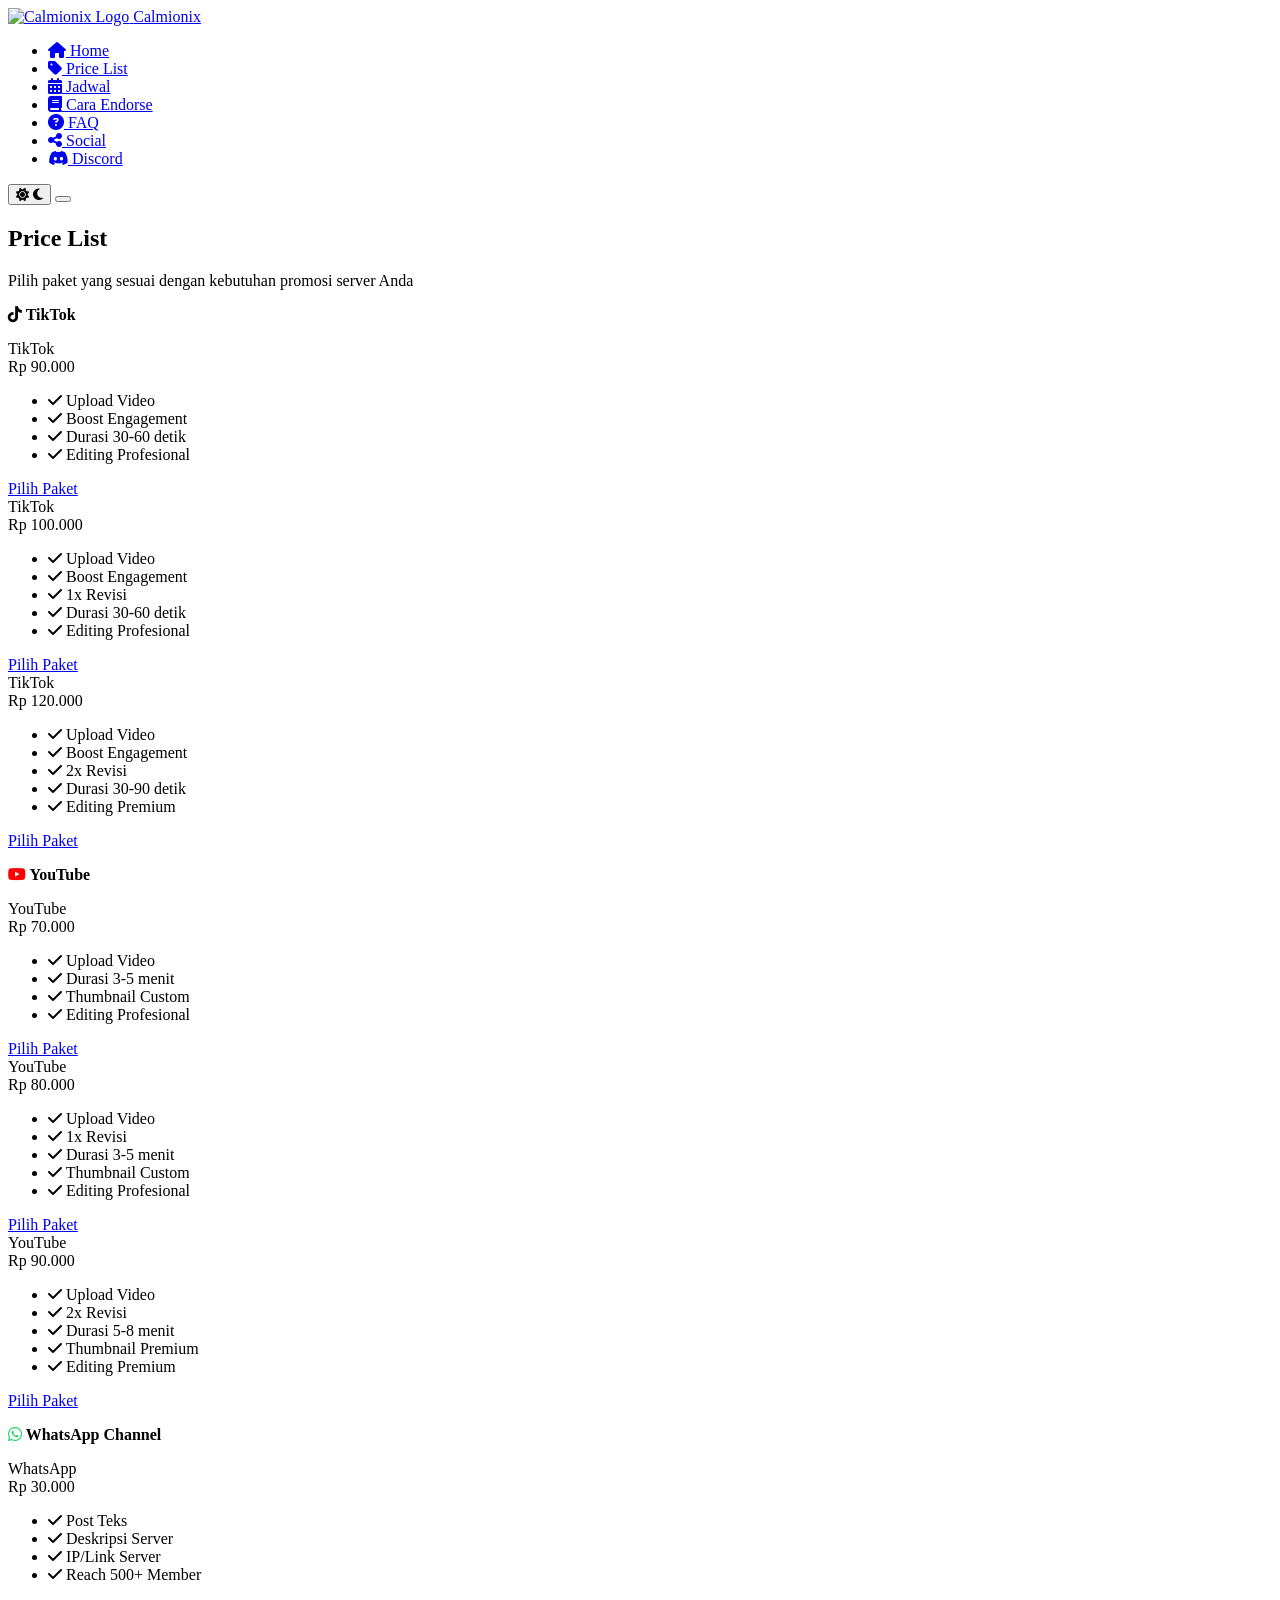
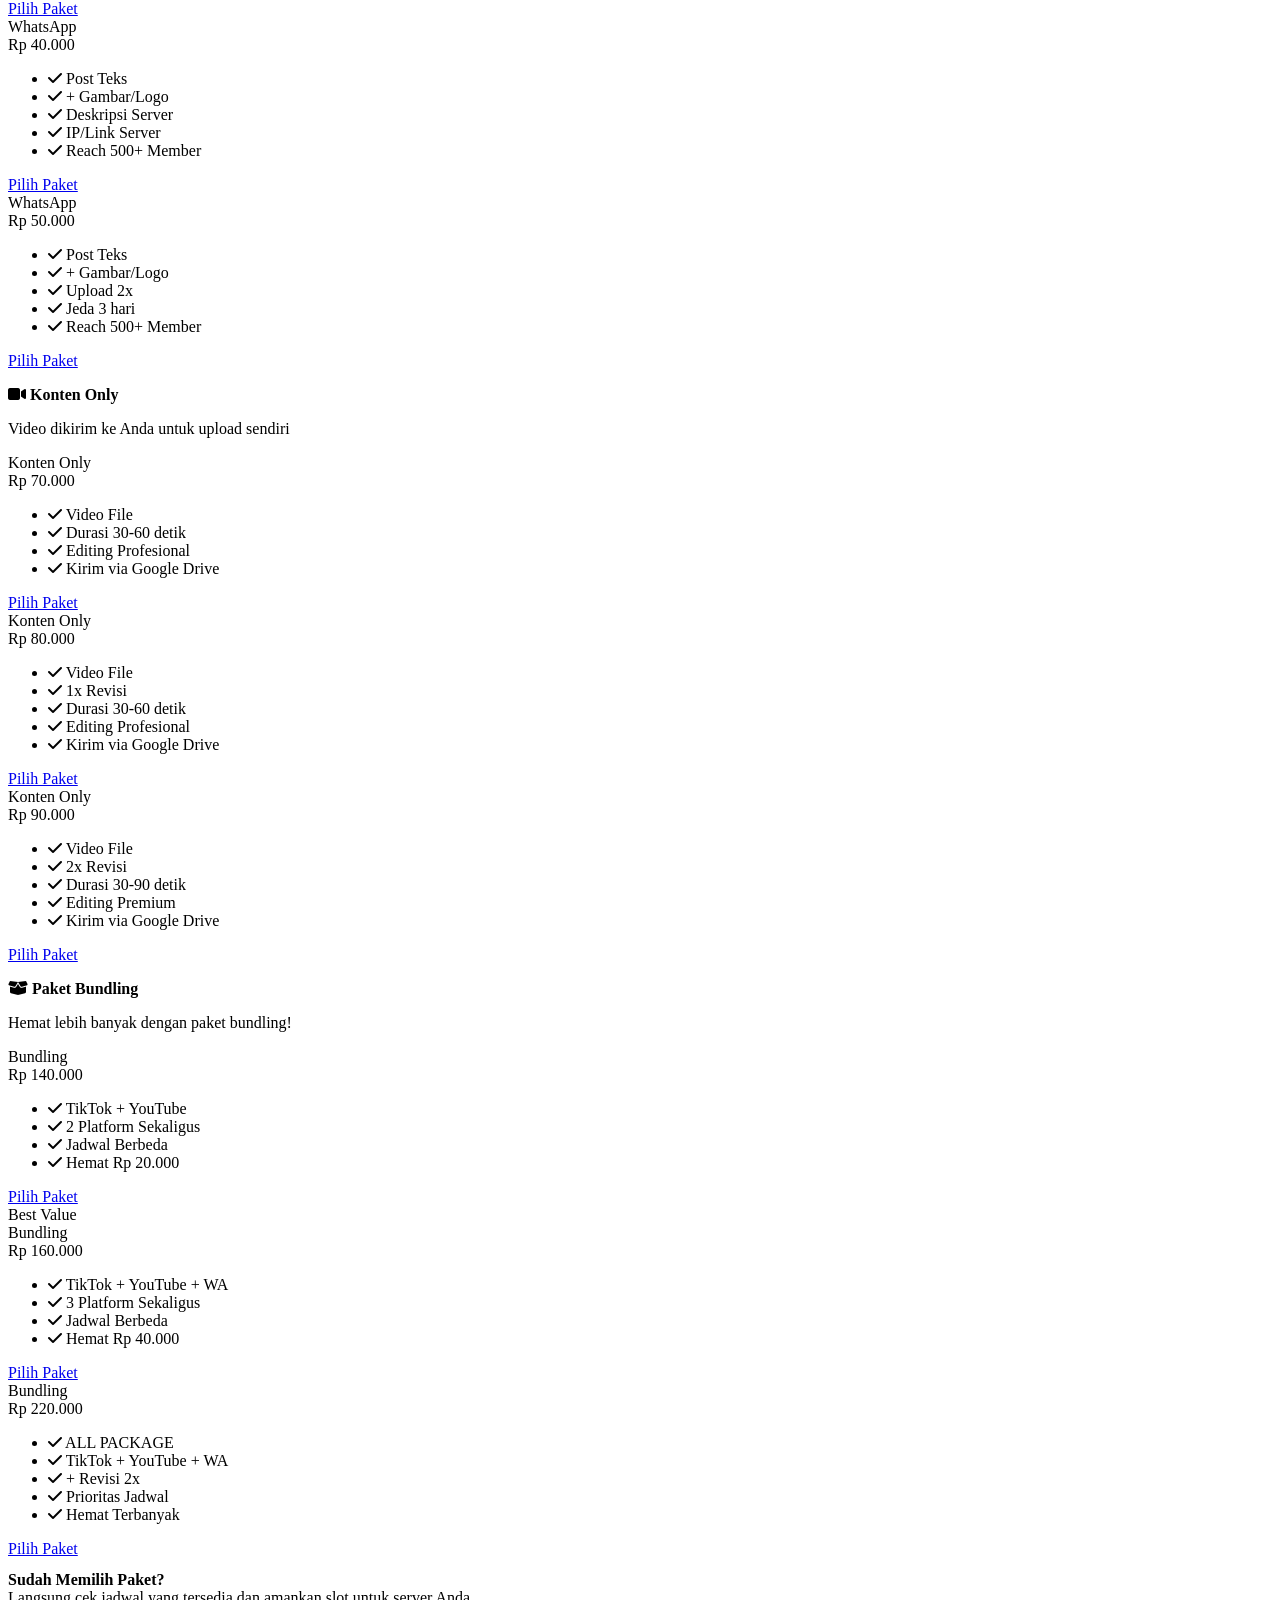
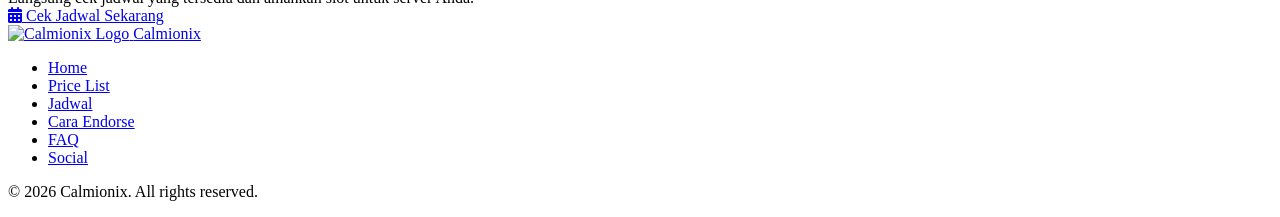
==== price.html @ 4e74ccad "Add files via upload" ====
<!DOCTYPE html>
<html lang="id" data-theme="dark">
<head>
  <meta charset="UTF-8">
  <meta name="viewport" content="width=device-width, initial-scale=1.0">
  <title>Price List - Calmionix</title>
  <meta name="description" content="Daftar harga jasa endorse dan review server Minecraft. Pilih paket yang sesuai dengan kebutuhan Anda.">
  
  <!-- Fonts -->
  <link rel="preconnect" href="https://fonts.googleapis.com">
  <link rel="preconnect" href="https://fonts.gstatic.com" crossorigin>
  <link href="https://fonts.googleapis.com/css2?family=Inter:wght@400;500;600;700&family=Poppins:wght@500;600;700&display=swap" rel="stylesheet">
  
  <!-- Icons -->
  <link rel="stylesheet" href="https://cdnjs.cloudflare.com/ajax/libs/font-awesome/6.5.1/css/all.min.css">
  
  <!-- Styles -->
  <link rel="stylesheet" href="assets/css/main.css">
  
  <!-- Favicon -->
  <link rel="icon" type="image/png" href="assets/images/logo.png">
</head>
<body>
  <!-- Navbar -->
  <nav class="navbar">
    <div class="container">
      <a href="index.html" class="navbar-brand">
        <img src="assets/images/logo.png" alt="Calmionix Logo">
        <span>Calmionix</span>
      </a>
      
      <ul class="navbar-nav">
        <li><a href="index.html" class="nav-link"><i class="fas fa-home"></i> Home</a></li>
        <li><a href="price.html" class="nav-link active"><i class="fas fa-tag"></i> Price List</a></li>
        <li><a href="schedule.html" class="nav-link"><i class="fas fa-calendar-alt"></i> Jadwal</a></li>
        <li><a href="cara-endorse.html" class="nav-link"><i class="fas fa-book"></i> Cara Endorse</a></li>
        <li><a href="faq.html" class="nav-link"><i class="fas fa-question-circle"></i> FAQ</a></li>
        <li><a href="social.html" class="nav-link"><i class="fas fa-share-alt"></i> Social</a></li>
        <li><a href="https://discord.gg/qfdBAW29sT" class="nav-link" target="_blank"><i class="fab fa-discord"></i> Discord</a></li>
      </ul>
      
      <div class="navbar-actions">
        <button class="theme-toggle" aria-label="Toggle theme">
          <i class="fas fa-sun sun-icon"></i>
          <i class="fas fa-moon moon-icon"></i>
        </button>
        <button class="menu-toggle" aria-label="Toggle menu">
          <span></span>
          <span></span>
          <span></span>
        </button>
      </div>
    </div>
  </nav>

  <!-- Header Section -->
  <section class="section" style="padding-top: calc(var(--navbar-height) + var(--space-3xl));">
    <div class="container">
      <div class="section-title reveal">
        <h2>Price List</h2>
        <p>Pilih paket yang sesuai dengan kebutuhan promosi server Anda</p>
      </div>
    </div>
  </section>

  <!-- TikTok Section -->
  <section class="section-sm">
    <div class="container">
      <h3 class="text-center mb-4 reveal" style="font-size: var(--text-2xl);">
        <i class="fab fa-tiktok" style="color: var(--text-primary);"></i> TikTok
      </h3>
      
      <div class="grid grid-3">
        <div class="price-card reveal stagger-1">
          <div class="platform">TikTok</div>
          <div class="price">Rp 90.000</div>
          <ul class="features">
            <li><i class="fas fa-check"></i> Upload Video</li>
            <li><i class="fas fa-check"></i> Boost Engagement</li>
            <li><i class="fas fa-check"></i> Durasi 30-60 detik</li>
            <li><i class="fas fa-check"></i> Editing Profesional</li>
          </ul>
          <a href="schedule.html" class="btn btn-primary" style="width: 100%;">
            Pilih Paket
          </a>
        </div>
        
        <div class="price-card reveal stagger-2">
          <div class="platform">TikTok</div>
          <div class="price">Rp 100.000</div>
          <ul class="features">
            <li><i class="fas fa-check"></i> Upload Video</li>
            <li><i class="fas fa-check"></i> Boost Engagement</li>
            <li><i class="fas fa-check"></i> 1x Revisi</li>
            <li><i class="fas fa-check"></i> Durasi 30-60 detik</li>
            <li><i class="fas fa-check"></i> Editing Profesional</li>
          </ul>
          <a href="schedule.html" class="btn btn-primary" style="width: 100%;">
            Pilih Paket
          </a>
        </div>
        
        <div class="price-card reveal stagger-3">
          <div class="platform">TikTok</div>
          <div class="price">Rp 120.000</div>
          <ul class="features">
            <li><i class="fas fa-check"></i> Upload Video</li>
            <li><i class="fas fa-check"></i> Boost Engagement</li>
            <li><i class="fas fa-check"></i> 2x Revisi</li>
            <li><i class="fas fa-check"></i> Durasi 30-90 detik</li>
            <li><i class="fas fa-check"></i> Editing Premium</li>
          </ul>
          <a href="schedule.html" class="btn btn-primary" style="width: 100%;">
            Pilih Paket
          </a>
        </div>
      </div>
    </div>
  </section>

  <!-- YouTube Section -->
  <section class="section-sm bg-gradient">
    <div class="container">
      <h3 class="text-center mb-4 reveal" style="font-size: var(--text-2xl);">
        <i class="fab fa-youtube" style="color: #ff0000;"></i> YouTube
      </h3>
      
      <div class="grid grid-3">
        <div class="price-card reveal stagger-1">
          <div class="platform">YouTube</div>
          <div class="price">Rp 70.000</div>
          <ul class="features">
            <li><i class="fas fa-check"></i> Upload Video</li>
            <li><i class="fas fa-check"></i> Durasi 3-5 menit</li>
            <li><i class="fas fa-check"></i> Thumbnail Custom</li>
            <li><i class="fas fa-check"></i> Editing Profesional</li>
          </ul>
          <a href="schedule.html" class="btn btn-primary" style="width: 100%;">
            Pilih Paket
          </a>
        </div>
        
        <div class="price-card reveal stagger-2">
          <div class="platform">YouTube</div>
          <div class="price">Rp 80.000</div>
          <ul class="features">
            <li><i class="fas fa-check"></i> Upload Video</li>
            <li><i class="fas fa-check"></i> 1x Revisi</li>
            <li><i class="fas fa-check"></i> Durasi 3-5 menit</li>
            <li><i class="fas fa-check"></i> Thumbnail Custom</li>
            <li><i class="fas fa-check"></i> Editing Profesional</li>
          </ul>
          <a href="schedule.html" class="btn btn-primary" style="width: 100%;">
            Pilih Paket
          </a>
        </div>
        
        <div class="price-card reveal stagger-3">
          <div class="platform">YouTube</div>
          <div class="price">Rp 90.000</div>
          <ul class="features">
            <li><i class="fas fa-check"></i> Upload Video</li>
            <li><i class="fas fa-check"></i> 2x Revisi</li>
            <li><i class="fas fa-check"></i> Durasi 5-8 menit</li>
            <li><i class="fas fa-check"></i> Thumbnail Premium</li>
            <li><i class="fas fa-check"></i> Editing Premium</li>
          </ul>
          <a href="schedule.html" class="btn btn-primary" style="width: 100%;">
            Pilih Paket
          </a>
        </div>
      </div>
    </div>
  </section>

  <!-- WhatsApp Channel Section -->
  <section class="section-sm">
    <div class="container">
      <h3 class="text-center mb-4 reveal" style="font-size: var(--text-2xl);">
        <i class="fab fa-whatsapp" style="color: #25d366;"></i> WhatsApp Channel
      </h3>
      
      <div class="grid grid-3">
        <div class="price-card reveal stagger-1">
          <div class="platform">WhatsApp</div>
          <div class="price">Rp 30.000</div>
          <ul class="features">
            <li><i class="fas fa-check"></i> Post Teks</li>
            <li><i class="fas fa-check"></i> Deskripsi Server</li>
            <li><i class="fas fa-check"></i> IP/Link Server</li>
            <li><i class="fas fa-check"></i> Reach 500+ Member</li>
          </ul>
          <a href="schedule.html" class="btn btn-primary" style="width: 100%;">
            Pilih Paket
          </a>
        </div>
        
        <div class="price-card reveal stagger-2">
          <div class="platform">WhatsApp</div>
          <div class="price">Rp 40.000</div>
          <ul class="features">
            <li><i class="fas fa-check"></i> Post Teks</li>
            <li><i class="fas fa-check"></i> + Gambar/Logo</li>
            <li><i class="fas fa-check"></i> Deskripsi Server</li>
            <li><i class="fas fa-check"></i> IP/Link Server</li>
            <li><i class="fas fa-check"></i> Reach 500+ Member</li>
          </ul>
          <a href="schedule.html" class="btn btn-primary" style="width: 100%;">
            Pilih Paket
          </a>
        </div>
        
        <div class="price-card reveal stagger-3">
          <div class="platform">WhatsApp</div>
          <div class="price">Rp 50.000</div>
          <ul class="features">
            <li><i class="fas fa-check"></i> Post Teks</li>
            <li><i class="fas fa-check"></i> + Gambar/Logo</li>
            <li><i class="fas fa-check"></i> Upload 2x</li>
            <li><i class="fas fa-check"></i> Jeda 3 hari</li>
            <li><i class="fas fa-check"></i> Reach 500+ Member</li>
          </ul>
          <a href="schedule.html" class="btn btn-primary" style="width: 100%;">
            Pilih Paket
          </a>
        </div>
      </div>
    </div>
  </section>

  <!-- Konten Only Section -->
  <section class="section-sm bg-gradient">
    <div class="container">
      <h3 class="text-center mb-4 reveal" style="font-size: var(--text-2xl);">
        <i class="fas fa-video" style="color: var(--accent-primary);"></i> Konten Only
      </h3>
      <p class="text-center mb-4 reveal" style="color: var(--text-muted);">Video dikirim ke Anda untuk upload sendiri</p>
      
      <div class="grid grid-3">
        <div class="price-card reveal stagger-1">
          <div class="platform">Konten Only</div>
          <div class="price">Rp 70.000</div>
          <ul class="features">
            <li><i class="fas fa-check"></i> Video File</li>
            <li><i class="fas fa-check"></i> Durasi 30-60 detik</li>
            <li><i class="fas fa-check"></i> Editing Profesional</li>
            <li><i class="fas fa-check"></i> Kirim via Google Drive</li>
          </ul>
          <a href="schedule.html" class="btn btn-primary" style="width: 100%;">
            Pilih Paket
          </a>
        </div>
        
        <div class="price-card reveal stagger-2">
          <div class="platform">Konten Only</div>
          <div class="price">Rp 80.000</div>
          <ul class="features">
            <li><i class="fas fa-check"></i> Video File</li>
            <li><i class="fas fa-check"></i> 1x Revisi</li>
            <li><i class="fas fa-check"></i> Durasi 30-60 detik</li>
            <li><i class="fas fa-check"></i> Editing Profesional</li>
            <li><i class="fas fa-check"></i> Kirim via Google Drive</li>
          </ul>
          <a href="schedule.html" class="btn btn-primary" style="width: 100%;">
            Pilih Paket
          </a>
        </div>
        
        <div class="price-card reveal stagger-3">
          <div class="platform">Konten Only</div>
          <div class="price">Rp 90.000</div>
          <ul class="features">
            <li><i class="fas fa-check"></i> Video File</li>
            <li><i class="fas fa-check"></i> 2x Revisi</li>
            <li><i class="fas fa-check"></i> Durasi 30-90 detik</li>
            <li><i class="fas fa-check"></i> Editing Premium</li>
            <li><i class="fas fa-check"></i> Kirim via Google Drive</li>
          </ul>
          <a href="schedule.html" class="btn btn-primary" style="width: 100%;">
            Pilih Paket
          </a>
        </div>
      </div>
    </div>
  </section>

  <!-- Bundling Section -->
  <section class="section-sm">
    <div class="container">
      <h3 class="text-center mb-4 reveal" style="font-size: var(--text-2xl);">
        <i class="fas fa-box-open" style="color: var(--accent-primary);"></i> Paket Bundling
      </h3>
      <p class="text-center mb-4 reveal" style="color: var(--text-muted);">Hemat lebih banyak dengan paket bundling!</p>
      
      <div class="grid grid-3">
        <div class="price-card reveal stagger-1">
          <div class="platform">Bundling</div>
          <div class="price">Rp 140.000</div>
          <ul class="features">
            <li><i class="fas fa-check"></i> TikTok + YouTube</li>
            <li><i class="fas fa-check"></i> 2 Platform Sekaligus</li>
            <li><i class="fas fa-check"></i> Jadwal Berbeda</li>
            <li><i class="fas fa-check"></i> Hemat Rp 20.000</li>
          </ul>
          <a href="schedule.html" class="btn btn-primary" style="width: 100%;">
            Pilih Paket
          </a>
        </div>
        
        <div class="price-card featured reveal stagger-2">
          <div class="badge">Best Value</div>
          <div class="platform">Bundling</div>
          <div class="price">Rp 160.000</div>
          <ul class="features">
            <li><i class="fas fa-check"></i> TikTok + YouTube + WA</li>
            <li><i class="fas fa-check"></i> 3 Platform Sekaligus</li>
            <li><i class="fas fa-check"></i> Jadwal Berbeda</li>
            <li><i class="fas fa-check"></i> Hemat Rp 40.000</li>
          </ul>
          <a href="schedule.html" class="btn btn-primary" style="width: 100%;">
            Pilih Paket
          </a>
        </div>
        
        <div class="price-card reveal stagger-3">
          <div class="platform">Bundling</div>
          <div class="price">Rp 220.000</div>
          <ul class="features">
            <li><i class="fas fa-check"></i> ALL PACKAGE</li>
            <li><i class="fas fa-check"></i> TikTok + YouTube + WA</li>
            <li><i class="fas fa-check"></i> + Revisi 2x</li>
            <li><i class="fas fa-check"></i> Prioritas Jadwal</li>
            <li><i class="fas fa-check"></i> Hemat Terbanyak</li>
          </ul>
          <a href="schedule.html" class="btn btn-primary" style="width: 100%;">
            Pilih Paket
          </a>
        </div>
      </div>
    </div>
  </section>

  <!-- CTA Section -->
  <section class="section bg-gradient">
    <div class="container">
      <div class="text-center reveal">
        <h2 style="font-size: var(--text-3xl); margin-bottom: var(--space-lg);">
          Sudah Memilih Paket?
        </h2>
        <p style="font-size: var(--text-lg); max-width: 500px; margin: 0 auto var(--space-2xl);">
          Langsung cek jadwal yang tersedia dan amankan slot untuk server Anda.
        </p>
        <a href="schedule.html" class="btn btn-primary btn-lg">
          <i class="fas fa-calendar-alt"></i>
          Cek Jadwal Sekarang
        </a>
      </div>
    </div>
  </section>

  <!-- Footer -->
  <footer class="footer">
    <div class="container">
      <div class="footer-content">
        <a href="index.html" class="footer-brand">
          <img src="assets/images/logo.png" alt="Calmionix Logo" style="width: 32px; height: 32px;">
          <span>Calmionix</span>
        </a>
        
        <ul class="footer-links">
          <li><a href="index.html">Home</a></li>
          <li><a href="price.html">Price List</a></li>
          <li><a href="schedule.html">Jadwal</a></li>
          <li><a href="cara-endorse.html">Cara Endorse</a></li>
          <li><a href="faq.html">FAQ</a></li>
          <li><a href="social.html">Social</a></li>
        </ul>
      </div>
      
      <div class="footer-bottom">
        <p>&copy; 2026 Calmionix. All rights reserved.</p>
      </div>
    </div>
  </footer>

  <!-- Scripts -->
  <script src="assets/js/main.js"></script>
</body>
</html>
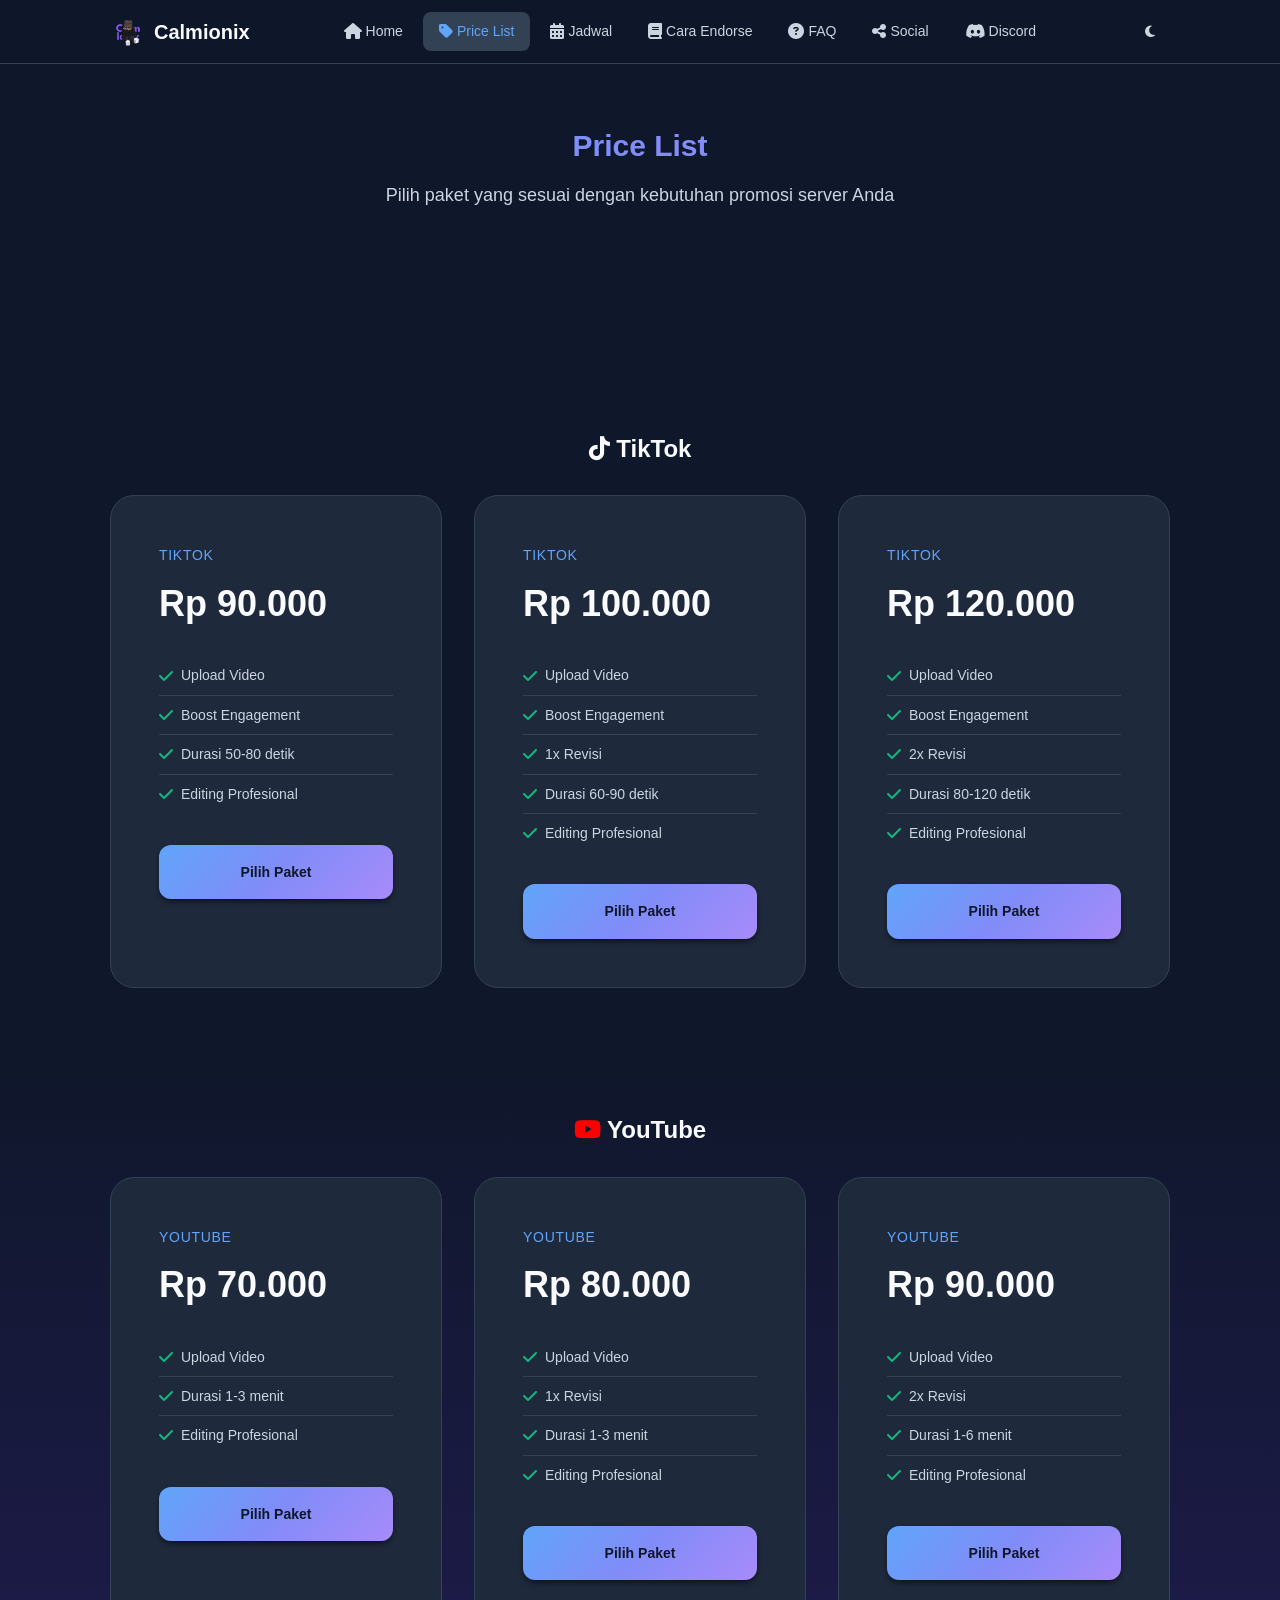
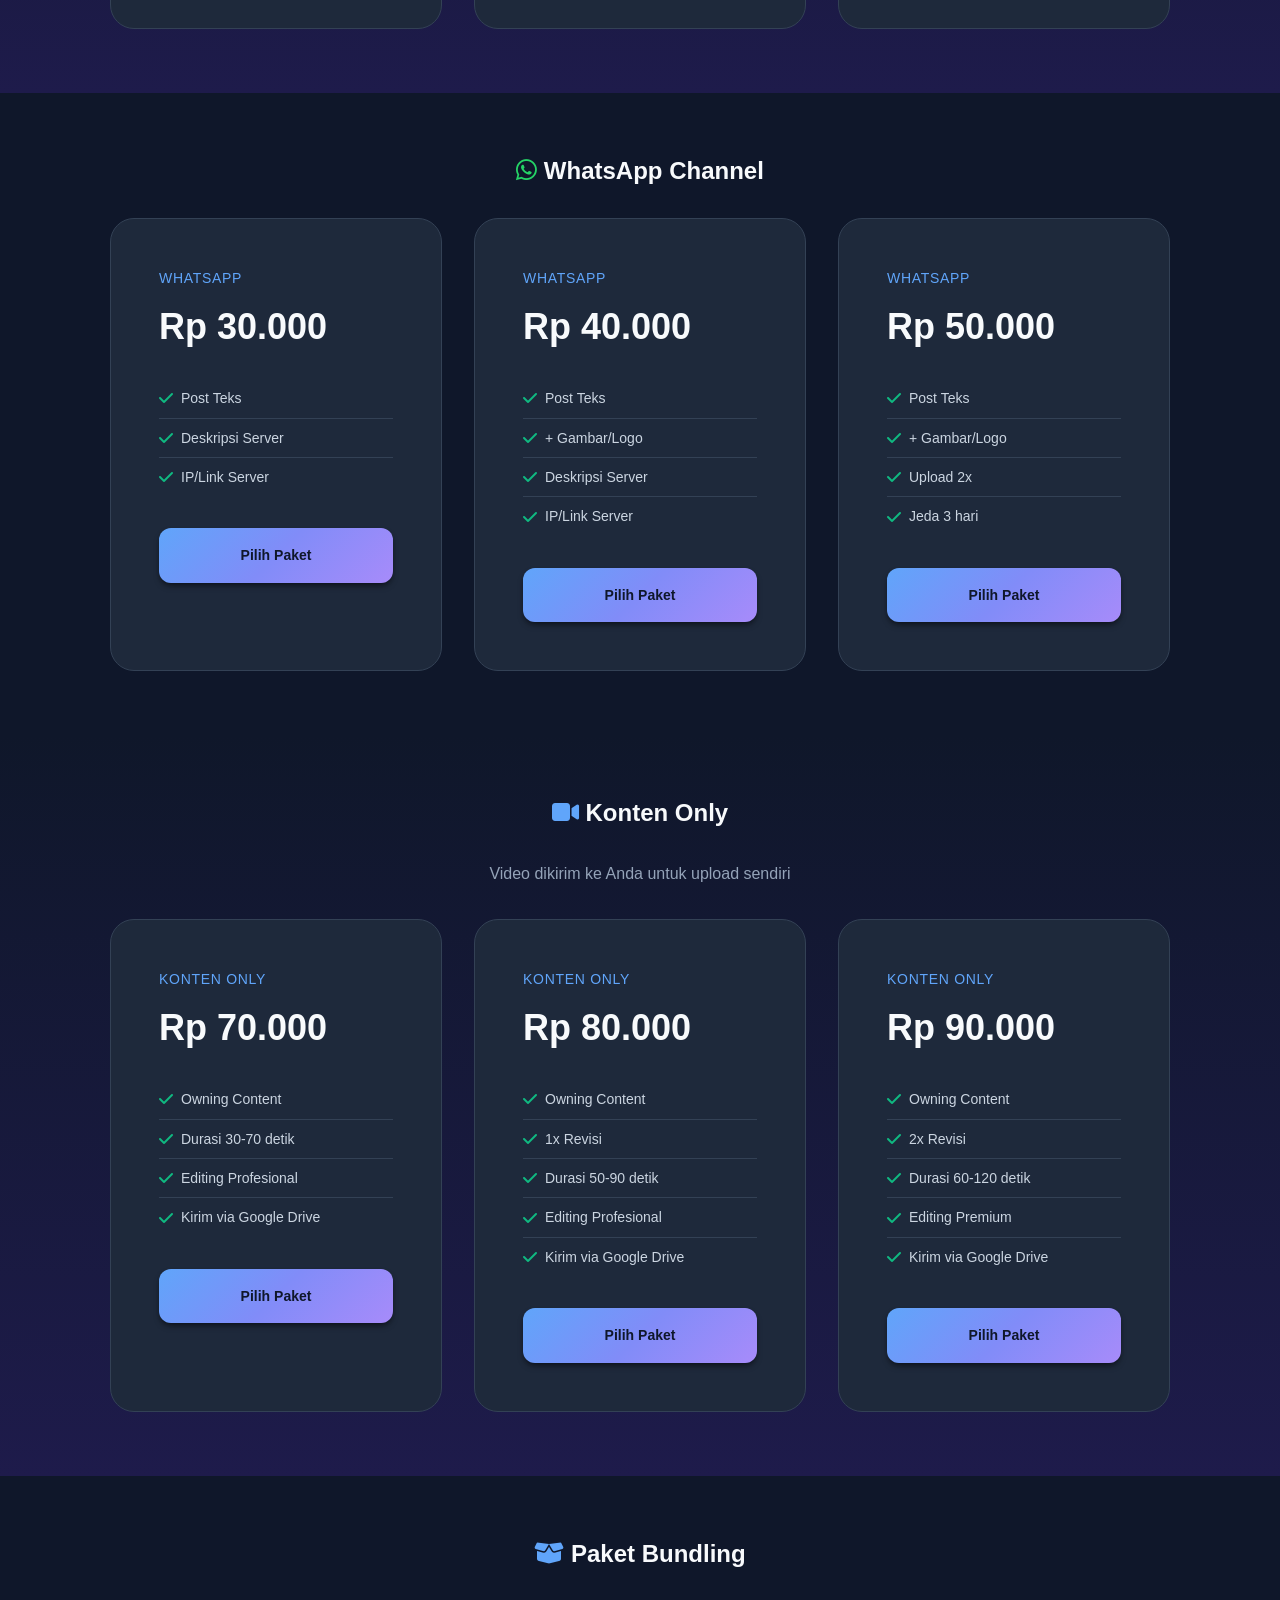
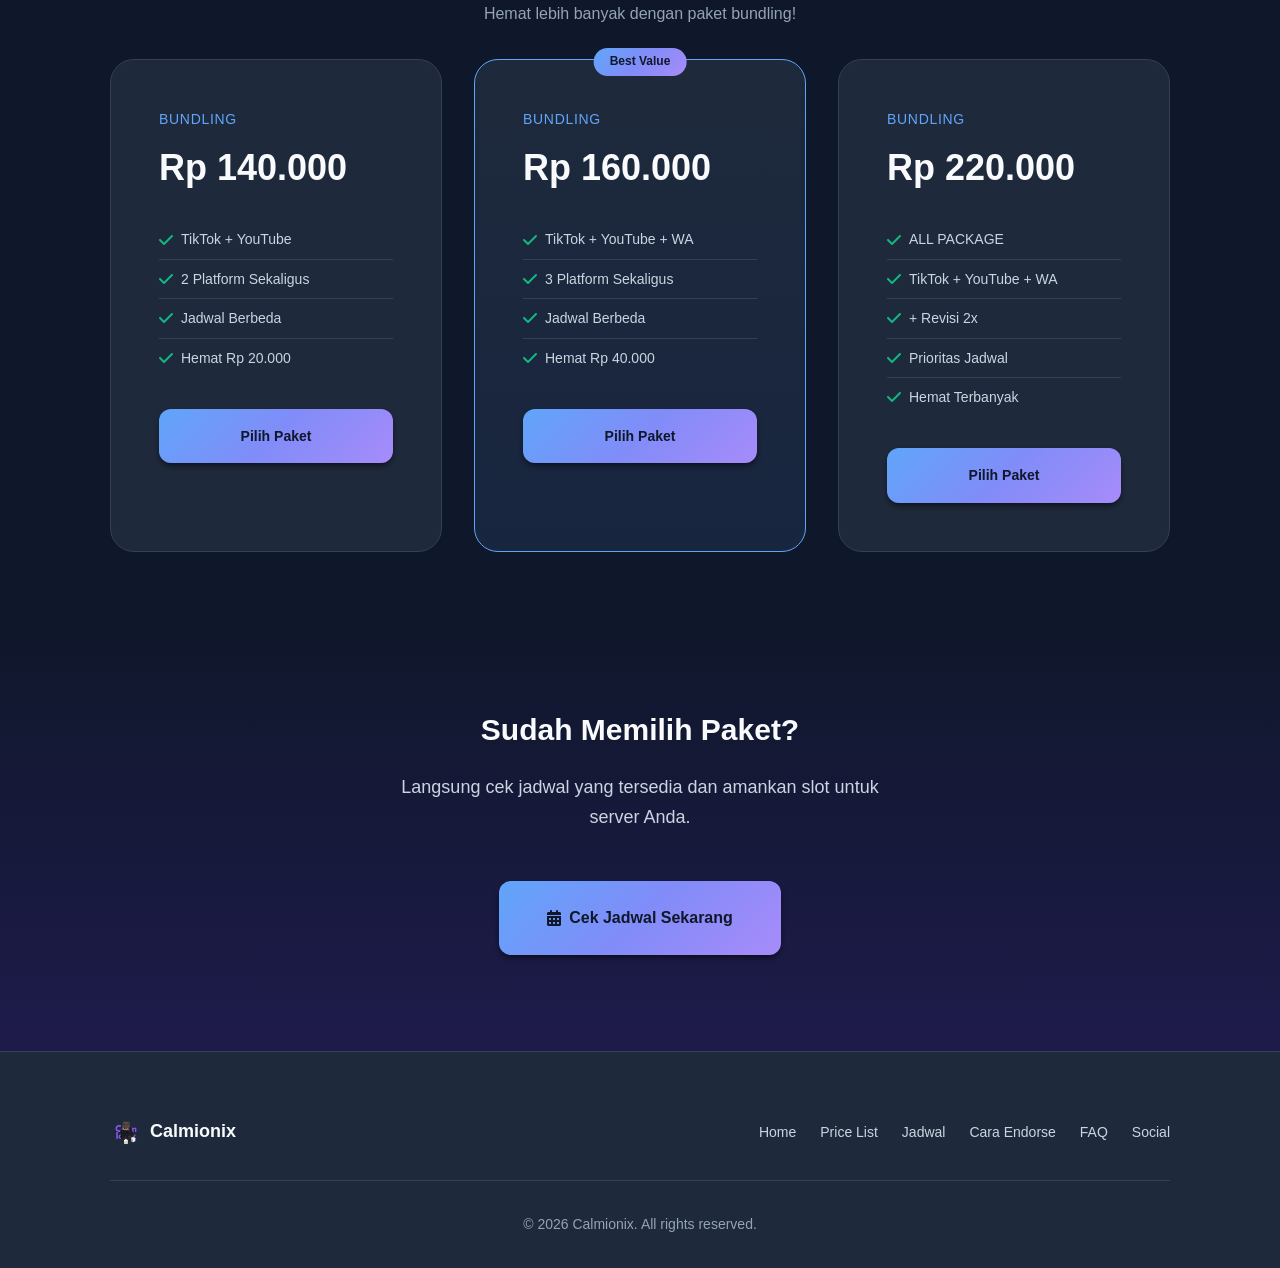
==== commit a363a0e7: "Update price.html" ====
--- a/price.html
+++ b/price.html
@@ -77,7 +77,7 @@
           <ul class="features">
             <li><i class="fas fa-check"></i> Upload Video</li>
             <li><i class="fas fa-check"></i> Boost Engagement</li>
-            <li><i class="fas fa-check"></i> Durasi 30-60 detik</li>
+            <li><i class="fas fa-check"></i> Durasi 50-80 detik</li>
             <li><i class="fas fa-check"></i> Editing Profesional</li>
           </ul>
           <a href="schedule.html" class="btn btn-primary" style="width: 100%;">
@@ -92,7 +92,7 @@
             <li><i class="fas fa-check"></i> Upload Video</li>
             <li><i class="fas fa-check"></i> Boost Engagement</li>
             <li><i class="fas fa-check"></i> 1x Revisi</li>
-            <li><i class="fas fa-check"></i> Durasi 30-60 detik</li>
+            <li><i class="fas fa-check"></i> Durasi 60-90 detik</li>
             <li><i class="fas fa-check"></i> Editing Profesional</li>
           </ul>
           <a href="schedule.html" class="btn btn-primary" style="width: 100%;">
@@ -107,8 +107,8 @@
             <li><i class="fas fa-check"></i> Upload Video</li>
             <li><i class="fas fa-check"></i> Boost Engagement</li>
             <li><i class="fas fa-check"></i> 2x Revisi</li>
-            <li><i class="fas fa-check"></i> Durasi 30-90 detik</li>
-            <li><i class="fas fa-check"></i> Editing Premium</li>
+            <li><i class="fas fa-check"></i> Durasi 80-120 detik</li>
+            <li><i class="fas fa-check"></i> Editing Profesional</li>
           </ul>
           <a href="schedule.html" class="btn btn-primary" style="width: 100%;">
             Pilih Paket
@@ -131,8 +131,7 @@
           <div class="price">Rp 70.000</div>
           <ul class="features">
             <li><i class="fas fa-check"></i> Upload Video</li>
-            <li><i class="fas fa-check"></i> Durasi 3-5 menit</li>
-            <li><i class="fas fa-check"></i> Thumbnail Custom</li>
+            <li><i class="fas fa-check"></i> Durasi 1-3 menit</li>
             <li><i class="fas fa-check"></i> Editing Profesional</li>
           </ul>
           <a href="schedule.html" class="btn btn-primary" style="width: 100%;">
@@ -146,8 +145,7 @@
           <ul class="features">
             <li><i class="fas fa-check"></i> Upload Video</li>
             <li><i class="fas fa-check"></i> 1x Revisi</li>
-            <li><i class="fas fa-check"></i> Durasi 3-5 menit</li>
-            <li><i class="fas fa-check"></i> Thumbnail Custom</li>
+            <li><i class="fas fa-check"></i> Durasi 1-3 menit</li>
             <li><i class="fas fa-check"></i> Editing Profesional</li>
           </ul>
           <a href="schedule.html" class="btn btn-primary" style="width: 100%;">
@@ -161,9 +159,8 @@
           <ul class="features">
             <li><i class="fas fa-check"></i> Upload Video</li>
             <li><i class="fas fa-check"></i> 2x Revisi</li>
-            <li><i class="fas fa-check"></i> Durasi 5-8 menit</li>
-            <li><i class="fas fa-check"></i> Thumbnail Premium</li>
-            <li><i class="fas fa-check"></i> Editing Premium</li>
+            <li><i class="fas fa-check"></i> Durasi 1-6 menit</li>
+            <li><i class="fas fa-check"></i> Editing Profesional</li>
           </ul>
           <a href="schedule.html" class="btn btn-primary" style="width: 100%;">
             Pilih Paket
@@ -188,7 +185,6 @@
             <li><i class="fas fa-check"></i> Post Teks</li>
             <li><i class="fas fa-check"></i> Deskripsi Server</li>
             <li><i class="fas fa-check"></i> IP/Link Server</li>
-            <li><i class="fas fa-check"></i> Reach 500+ Member</li>
           </ul>
           <a href="schedule.html" class="btn btn-primary" style="width: 100%;">
             Pilih Paket
@@ -203,7 +199,6 @@
             <li><i class="fas fa-check"></i> + Gambar/Logo</li>
             <li><i class="fas fa-check"></i> Deskripsi Server</li>
             <li><i class="fas fa-check"></i> IP/Link Server</li>
-            <li><i class="fas fa-check"></i> Reach 500+ Member</li>
           </ul>
           <a href="schedule.html" class="btn btn-primary" style="width: 100%;">
             Pilih Paket
@@ -218,7 +213,6 @@
             <li><i class="fas fa-check"></i> + Gambar/Logo</li>
             <li><i class="fas fa-check"></i> Upload 2x</li>
             <li><i class="fas fa-check"></i> Jeda 3 hari</li>
-            <li><i class="fas fa-check"></i> Reach 500+ Member</li>
           </ul>
           <a href="schedule.html" class="btn btn-primary" style="width: 100%;">
             Pilih Paket
@@ -241,8 +235,8 @@
           <div class="platform">Konten Only</div>
           <div class="price">Rp 70.000</div>
           <ul class="features">
-            <li><i class="fas fa-check"></i> Video File</li>
-            <li><i class="fas fa-check"></i> Durasi 30-60 detik</li>
+            <li><i class="fas fa-check"></i> Owning Content</li>
+            <li><i class="fas fa-check"></i> Durasi 30-70 detik</li>
             <li><i class="fas fa-check"></i> Editing Profesional</li>
             <li><i class="fas fa-check"></i> Kirim via Google Drive</li>
           </ul>
@@ -255,9 +249,9 @@
           <div class="platform">Konten Only</div>
           <div class="price">Rp 80.000</div>
           <ul class="features">
-            <li><i class="fas fa-check"></i> Video File</li>
+            <li><i class="fas fa-check"></i> Owning Content</li>
             <li><i class="fas fa-check"></i> 1x Revisi</li>
-            <li><i class="fas fa-check"></i> Durasi 30-60 detik</li>
+            <li><i class="fas fa-check"></i> Durasi 50-90 detik</li>
             <li><i class="fas fa-check"></i> Editing Profesional</li>
             <li><i class="fas fa-check"></i> Kirim via Google Drive</li>
           </ul>
@@ -270,9 +264,9 @@
           <div class="platform">Konten Only</div>
           <div class="price">Rp 90.000</div>
           <ul class="features">
-            <li><i class="fas fa-check"></i> Video File</li>
+            <li><i class="fas fa-check"></i> Owning Content</li>
             <li><i class="fas fa-check"></i> 2x Revisi</li>
-            <li><i class="fas fa-check"></i> Durasi 30-90 detik</li>
+            <li><i class="fas fa-check"></i> Durasi 60-120 detik</li>
             <li><i class="fas fa-check"></i> Editing Premium</li>
             <li><i class="fas fa-check"></i> Kirim via Google Drive</li>
           </ul>
--- a/assets/css/main.css
+++ b/assets/css/main.css
@@ -0,0 +1,1269 @@
+/* ========================================
+   CALMIONIX - Main Stylesheet
+   Modern Premium Agency Website
+   ======================================== */
+
+/* CSS Variables */
+:root {
+  /* Colors - Light Mode (Default) */
+  --bg-primary: #ffffff;
+  --bg-secondary: #f8fafc;
+  --bg-tertiary: #f1f5f9;
+  --bg-card: #ffffff;
+  --bg-gradient-start: #f0f9ff;
+  --bg-gradient-end: #e0f2fe;
+  
+  --text-primary: #0f172a;
+  --text-secondary: #475569;
+  --text-muted: #64748b;
+  --text-inverse: #ffffff;
+  
+  --accent-primary: #3b82f6;
+  --accent-secondary: #6366f1;
+  --accent-gradient: linear-gradient(135deg, #3b82f6 0%, #6366f1 100%);
+  
+  --border-color: #e2e8f0;
+  --shadow-sm: 0 1px 2px 0 rgb(0 0 0 / 0.05);
+  --shadow-md: 0 4px 6px -1px rgb(0 0 0 / 0.1), 0 2px 4px -2px rgb(0 0 0 / 0.1);
+  --shadow-lg: 0 10px 15px -3px rgb(0 0 0 / 0.1), 0 4px 6px -4px rgb(0 0 0 / 0.1);
+  --shadow-xl: 0 20px 25px -5px rgb(0 0 0 / 0.1), 0 8px 10px -6px rgb(0 0 0 / 0.1);
+  --shadow-glow: 0 0 40px -10px rgba(59, 130, 246, 0.3);
+  
+  /* Status Colors */
+  --success: #10b981;
+  --warning: #f59e0b;
+  --danger: #ef4444;
+  --info: #06b6d4;
+  
+  /* Spacing */
+  --space-xs: 0.25rem;
+  --space-sm: 0.5rem;
+  --space-md: 1rem;
+  --space-lg: 1.5rem;
+  --space-xl: 2rem;
+  --space-2xl: 3rem;
+  --space-3xl: 4rem;
+  --space-4xl: 6rem;
+  
+  /* Typography */
+  --font-sans: 'Inter', -apple-system, BlinkMacSystemFont, 'Segoe UI', Roboto, sans-serif;
+  --font-display: 'Poppins', var(--font-sans);
+  
+  --text-xs: 0.75rem;
+  --text-sm: 0.875rem;
+  --text-base: 1rem;
+  --text-lg: 1.125rem;
+  --text-xl: 1.25rem;
+  --text-2xl: 1.5rem;
+  --text-3xl: 1.875rem;
+  --text-4xl: 2.25rem;
+  --text-5xl: 3rem;
+  --text-6xl: 3.75rem;
+  
+  --font-normal: 400;
+  --font-medium: 500;
+  --font-semibold: 600;
+  --font-bold: 700;
+  
+  /* Border Radius */
+  --radius-sm: 0.375rem;
+  --radius-md: 0.5rem;
+  --radius-lg: 0.75rem;
+  --radius-xl: 1rem;
+  --radius-2xl: 1.5rem;
+  --radius-full: 9999px;
+  
+  /* Transitions */
+  --transition-fast: 150ms ease;
+  --transition-base: 250ms ease;
+  --transition-slow: 350ms ease;
+  
+  /* Navbar */
+  --navbar-height: 64px;
+}
+
+/* Dark Mode */
+[data-theme="dark"] {
+  --bg-primary: #0f172a;
+  --bg-secondary: #1e293b;
+  --bg-tertiary: #334155;
+  --bg-card: #1e293b;
+  --bg-gradient-start: #0f172a;
+  --bg-gradient-end: #1e1b4b;
+  
+  --text-primary: #f8fafc;
+  --text-secondary: #cbd5e1;
+  --text-muted: #94a3b8;
+  --text-inverse: #0f172a;
+  
+  --accent-primary: #60a5fa;
+  --accent-secondary: #818cf8;
+  --accent-gradient: linear-gradient(135deg, #60a5fa 0%, #818cf8 50%, #a78bfa 100%);
+  
+  --border-color: #334155;
+  --shadow-sm: 0 1px 2px 0 rgb(0 0 0 / 0.3);
+  --shadow-md: 0 4px 6px -1px rgb(0 0 0 / 0.4), 0 2px 4px -2px rgb(0 0 0 / 0.4);
+  --shadow-lg: 0 10px 15px -3px rgb(0 0 0 / 0.4), 0 4px 6px -4px rgb(0 0 0 / 0.4);
+  --shadow-xl: 0 20px 25px -5px rgb(0 0 0 / 0.5), 0 8px 10px -6px rgb(0 0 0 / 0.5);
+  --shadow-glow: 0 0 60px -15px rgba(96, 165, 250, 0.4);
+}
+
+/* Reset & Base */
+*, *::before, *::after {
+  box-sizing: border-box;
+  margin: 0;
+  padding: 0;
+}
+
+html {
+  scroll-behavior: smooth;
+  -webkit-font-smoothing: antialiased;
+  -moz-osx-font-smoothing: grayscale;
+}
+
+body {
+  font-family: var(--font-sans);
+  font-size: var(--text-base);
+  font-weight: var(--font-normal);
+  line-height: 1.6;
+  color: var(--text-primary);
+  background: var(--bg-primary);
+  min-height: 100vh;
+  transition: background-color var(--transition-base), color var(--transition-base);
+}
+
+/* Typography */
+h1, h2, h3, h4, h5, h6 {
+  font-family: var(--font-display);
+  font-weight: var(--font-semibold);
+  line-height: 1.2;
+  color: var(--text-primary);
+}
+
+h1 { font-size: var(--text-5xl); }
+h2 { font-size: var(--text-3xl); }
+h3 { font-size: var(--text-2xl); }
+h4 { font-size: var(--text-xl); }
+h5 { font-size: var(--text-lg); }
+h6 { font-size: var(--text-base); }
+
+p {
+  color: var(--text-secondary);
+  line-height: 1.7;
+}
+
+a {
+  color: var(--accent-primary);
+  text-decoration: none;
+  transition: color var(--transition-fast);
+}
+
+a:hover {
+  color: var(--accent-secondary);
+}
+
+img {
+  max-width: 100%;
+  height: auto;
+  display: block;
+}
+
+button {
+  font-family: inherit;
+  cursor: pointer;
+  border: none;
+  background: none;
+}
+
+/* Container */
+.container {
+  width: 100%;
+  max-width: 1100px;
+  margin: 0 auto;
+  padding: 0 20px;
+}
+
+/* Section */
+.section {
+  padding: var(--space-4xl) 0;
+}
+
+.section-sm {
+  padding: var(--space-3xl) 0;
+}
+
+.section-title {
+  text-align: center;
+  margin-bottom: var(--space-3xl);
+}
+
+.section-title h2 {
+  font-size: var(--text-3xl);
+  margin-bottom: var(--space-md);
+  background: var(--accent-gradient);
+  -webkit-background-clip: text;
+  -webkit-text-fill-color: transparent;
+  background-clip: text;
+}
+
+.section-title p {
+  font-size: var(--text-lg);
+  max-width: 600px;
+  margin: 0 auto;
+}
+
+/* Background Gradient */
+.bg-gradient {
+  background: linear-gradient(180deg, var(--bg-gradient-start) 0%, var(--bg-gradient-end) 100%);
+}
+
+[data-theme="dark"] .bg-gradient {
+  background: linear-gradient(180deg, var(--bg-gradient-start) 0%, var(--bg-gradient-end) 100%);
+}
+
+/* ========================================
+   NAVBAR
+   ======================================== */
+.navbar {
+  position: fixed;
+  top: 0;
+  left: 0;
+  right: 0;
+  height: var(--navbar-height);
+  background: rgba(var(--bg-primary-rgb, 255, 255, 255), 0.8);
+  backdrop-filter: blur(12px);
+  -webkit-backdrop-filter: blur(12px);
+  border-bottom: 1px solid var(--border-color);
+  z-index: 1000;
+  transition: all var(--transition-base);
+}
+
+[data-theme="dark"] .navbar {
+  background: rgba(15, 23, 42, 0.85);
+}
+
+.navbar .container {
+  display: flex;
+  align-items: center;
+  justify-content: space-between;
+  height: 100%;
+}
+
+.navbar-brand {
+  display: flex;
+  align-items: center;
+  gap: var(--space-sm);
+  font-family: var(--font-display);
+  font-size: var(--text-xl);
+  font-weight: var(--font-bold);
+  color: var(--text-primary);
+}
+
+.navbar-brand:hover {
+  color: var(--accent-primary);
+}
+
+.navbar-brand img {
+  width: 36px;
+  height: 36px;
+  border-radius: var(--radius-md);
+}
+
+.navbar-nav {
+  display: flex;
+  align-items: center;
+  gap: var(--space-xs);
+  list-style: none;
+}
+
+.nav-link {
+  display: flex;
+  align-items: center;
+  gap: var(--space-xs);
+  padding: var(--space-sm) var(--space-md);
+  font-size: var(--text-sm);
+  font-weight: var(--font-medium);
+  color: var(--text-secondary);
+  border-radius: var(--radius-md);
+  transition: all var(--transition-fast);
+}
+
+.nav-link:hover,
+.nav-link.active {
+  color: var(--accent-primary);
+  background: var(--bg-tertiary);
+}
+
+.nav-link i {
+  font-size: var(--text-base);
+}
+
+.navbar-actions {
+  display: flex;
+  align-items: center;
+  gap: var(--space-sm);
+}
+
+/* Theme Toggle */
+.theme-toggle {
+  width: 40px;
+  height: 40px;
+  display: flex;
+  align-items: center;
+  justify-content: center;
+  border-radius: var(--radius-md);
+  color: var(--text-secondary);
+  transition: all var(--transition-fast);
+}
+
+.theme-toggle:hover {
+  background: var(--bg-tertiary);
+  color: var(--accent-primary);
+}
+
+.theme-toggle .sun-icon,
+.theme-toggle .moon-icon {
+  position: absolute;
+  transition: transform var(--transition-base), opacity var(--transition-base);
+}
+
+[data-theme="dark"] .theme-toggle .sun-icon,
+.theme-toggle .moon-icon {
+  opacity: 0;
+  transform: rotate(90deg) scale(0);
+}
+
+[data-theme="dark"] .theme-toggle .moon-icon,
+.theme-toggle .sun-icon {
+  opacity: 1;
+  transform: rotate(0) scale(1);
+}
+
+/* Mobile Menu Toggle */
+.menu-toggle {
+  display: none;
+  flex-direction: column;
+  justify-content: center;
+  gap: 5px;
+  width: 40px;
+  height: 40px;
+  padding: var(--space-sm);
+  border-radius: var(--radius-md);
+}
+
+.menu-toggle span {
+  display: block;
+  width: 100%;
+  height: 2px;
+  background: var(--text-primary);
+  border-radius: var(--radius-full);
+  transition: all var(--transition-base);
+}
+
+.menu-toggle.active span:nth-child(1) {
+  transform: rotate(45deg) translate(5px, 5px);
+}
+
+.menu-toggle.active span:nth-child(2) {
+  opacity: 0;
+}
+
+.menu-toggle.active span:nth-child(3) {
+  transform: rotate(-45deg) translate(5px, -5px);
+}
+
+/* ========================================
+   BUTTONS
+   ======================================== */
+.btn {
+  display: inline-flex;
+  align-items: center;
+  justify-content: center;
+  gap: var(--space-sm);
+  padding: var(--space-md) var(--space-xl);
+  font-size: var(--text-sm);
+  font-weight: var(--font-semibold);
+  border-radius: var(--radius-lg);
+  transition: all var(--transition-fast);
+  cursor: pointer;
+}
+
+.btn-primary {
+  background: var(--accent-gradient);
+  color: var(--text-inverse);
+  box-shadow: var(--shadow-md);
+}
+
+.btn-primary:hover {
+  transform: translateY(-2px);
+  box-shadow: var(--shadow-lg), var(--shadow-glow);
+  color: var(--text-inverse);
+}
+
+.btn-secondary {
+  background: var(--bg-tertiary);
+  color: var(--text-primary);
+  border: 1px solid var(--border-color);
+}
+
+.btn-secondary:hover {
+  background: var(--bg-secondary);
+  border-color: var(--accent-primary);
+  color: var(--accent-primary);
+}
+
+.btn-outline {
+  background: transparent;
+  color: var(--accent-primary);
+  border: 2px solid var(--accent-primary);
+}
+
+.btn-outline:hover {
+  background: var(--accent-primary);
+  color: var(--text-inverse);
+}
+
+.btn-ghost {
+  background: transparent;
+  color: var(--text-secondary);
+}
+
+.btn-ghost:hover {
+  background: var(--bg-tertiary);
+  color: var(--text-primary);
+}
+
+.btn-lg {
+  padding: var(--space-lg) var(--space-2xl);
+  font-size: var(--text-base);
+}
+
+.btn-sm {
+  padding: var(--space-sm) var(--space-md);
+  font-size: var(--text-xs);
+}
+
+/* ========================================
+   CARDS
+   ======================================== */
+.card {
+  background: var(--bg-card);
+  border-radius: var(--radius-xl);
+  border: 1px solid var(--border-color);
+  box-shadow: var(--shadow-sm);
+  transition: all var(--transition-base);
+  overflow: hidden;
+}
+
+.card:hover {
+  transform: translateY(-4px);
+  box-shadow: var(--shadow-lg);
+}
+
+.card-body {
+  padding: var(--space-xl);
+}
+
+.card-title {
+  font-size: var(--text-lg);
+  font-weight: var(--font-semibold);
+  margin-bottom: var(--space-sm);
+}
+
+.card-text {
+  color: var(--text-secondary);
+  font-size: var(--text-sm);
+}
+
+/* Price Card */
+.price-card {
+  position: relative;
+  background: var(--bg-card);
+  border-radius: var(--radius-2xl);
+  border: 1px solid var(--border-color);
+  padding: var(--space-2xl);
+  transition: all var(--transition-base);
+}
+
+.price-card:hover {
+  transform: translateY(-8px);
+  box-shadow: var(--shadow-xl), var(--shadow-glow);
+  border-color: var(--accent-primary);
+}
+
+.price-card.featured {
+  border-color: var(--accent-primary);
+  background: linear-gradient(180deg, var(--bg-card) 0%, rgba(59, 130, 246, 0.05) 100%);
+}
+
+[data-theme="dark"] .price-card.featured {
+  background: linear-gradient(180deg, var(--bg-card) 0%, rgba(96, 165, 250, 0.1) 100%);
+}
+
+.price-card .badge {
+  position: absolute;
+  top: -12px;
+  left: 50%;
+  transform: translateX(-50%);
+  background: var(--accent-gradient);
+  color: var(--text-inverse);
+  padding: var(--space-xs) var(--space-md);
+  border-radius: var(--radius-full);
+  font-size: var(--text-xs);
+  font-weight: var(--font-semibold);
+}
+
+.price-card .platform {
+  font-size: var(--text-sm);
+  font-weight: var(--font-medium);
+  color: var(--accent-primary);
+  text-transform: uppercase;
+  letter-spacing: 0.05em;
+  margin-bottom: var(--space-sm);
+}
+
+.price-card .price {
+  font-size: var(--text-4xl);
+  font-weight: var(--font-bold);
+  color: var(--text-primary);
+  margin-bottom: var(--space-lg);
+}
+
+.price-card .price span {
+  font-size: var(--text-base);
+  font-weight: var(--font-normal);
+  color: var(--text-muted);
+}
+
+.price-card .features {
+  list-style: none;
+  margin-bottom: var(--space-xl);
+}
+
+.price-card .features li {
+  display: flex;
+  align-items: center;
+  gap: var(--space-sm);
+  padding: var(--space-sm) 0;
+  font-size: var(--text-sm);
+  color: var(--text-secondary);
+  border-bottom: 1px solid var(--border-color);
+}
+
+.price-card .features li:last-child {
+  border-bottom: none;
+}
+
+.price-card .features li i {
+  color: var(--success);
+  font-size: var(--text-base);
+}
+
+/* ========================================
+   GRID
+   ======================================== */
+.grid {
+  display: grid;
+  gap: var(--space-xl);
+}
+
+.grid-2 {
+  grid-template-columns: repeat(2, 1fr);
+}
+
+.grid-3 {
+  grid-template-columns: repeat(3, 1fr);
+}
+
+.grid-4 {
+  grid-template-columns: repeat(4, 1fr);
+}
+
+/* ========================================
+   HERO
+   ======================================== */
+.hero {
+  min-height: 100vh;
+  display: flex;
+  align-items: center;
+  padding-top: var(--navbar-height);
+  position: relative;
+  overflow: hidden;
+}
+
+.hero::before {
+  content: '';
+  position: absolute;
+  top: 0;
+  left: 0;
+  right: 0;
+  bottom: 0;
+  background: 
+    radial-gradient(ellipse at 20% 20%, rgba(59, 130, 246, 0.15) 0%, transparent 50%),
+    radial-gradient(ellipse at 80% 80%, rgba(99, 102, 241, 0.1) 0%, transparent 50%);
+  pointer-events: none;
+}
+
+.hero-content {
+  position: relative;
+  z-index: 1;
+  text-align: center;
+  max-width: 800px;
+  margin: 0 auto;
+}
+
+.hero-badge {
+  display: inline-flex;
+  align-items: center;
+  gap: var(--space-sm);
+  padding: var(--space-sm) var(--space-md);
+  background: var(--bg-tertiary);
+  border-radius: var(--radius-full);
+  font-size: var(--text-sm);
+  color: var(--text-secondary);
+  margin-bottom: var(--space-xl);
+}
+
+.hero-badge span {
+  display: inline-block;
+  width: 8px;
+  height: 8px;
+  background: var(--success);
+  border-radius: var(--radius-full);
+  animation: pulse 2s infinite;
+}
+
+@keyframes pulse {
+  0%, 100% { opacity: 1; }
+  50% { opacity: 0.5; }
+}
+
+.hero h1 {
+  font-size: clamp(var(--text-4xl), 5vw, var(--text-6xl));
+  font-weight: var(--font-bold);
+  margin-bottom: var(--space-lg);
+  line-height: 1.1;
+}
+
+.hero h1 .gradient-text {
+  background: var(--accent-gradient);
+  -webkit-background-clip: text;
+  -webkit-text-fill-color: transparent;
+  background-clip: text;
+}
+
+.hero p {
+  font-size: var(--text-xl);
+  color: var(--text-secondary);
+  margin-bottom: var(--space-2xl);
+  max-width: 600px;
+  margin-left: auto;
+  margin-right: auto;
+}
+
+.hero-actions {
+  display: flex;
+  align-items: center;
+  justify-content: center;
+  gap: var(--space-md);
+  flex-wrap: wrap;
+}
+
+/* ========================================
+   FEATURES
+   ======================================== */
+.feature-card {
+  text-align: center;
+  padding: var(--space-2xl);
+}
+
+.feature-icon {
+  width: 64px;
+  height: 64px;
+  display: flex;
+  align-items: center;
+  justify-content: center;
+  margin: 0 auto var(--space-lg);
+  background: var(--accent-gradient);
+  border-radius: var(--radius-xl);
+  color: var(--text-inverse);
+  font-size: var(--text-2xl);
+}
+
+.feature-card h3 {
+  font-size: var(--text-lg);
+  margin-bottom: var(--space-sm);
+}
+
+.feature-card p {
+  font-size: var(--text-sm);
+}
+
+/* ========================================
+   SCHEDULE
+   ======================================== */
+.schedule-grid {
+  display: grid;
+  grid-template-columns: repeat(auto-fill, minmax(140px, 1fr));
+  gap: var(--space-md);
+}
+
+.schedule-item {
+  background: var(--bg-card);
+  border: 1px solid var(--border-color);
+  border-radius: var(--radius-lg);
+  padding: var(--space-lg);
+  text-align: center;
+  transition: all var(--transition-base);
+}
+
+.schedule-item:hover {
+  transform: translateY(-2px);
+  box-shadow: var(--shadow-md);
+}
+
+.schedule-item.today {
+  border-color: var(--accent-primary);
+  background: linear-gradient(180deg, var(--bg-card) 0%, rgba(59, 130, 246, 0.05) 100%);
+}
+
+.schedule-item.booked {
+  opacity: 0.6;
+  background: var(--bg-tertiary);
+}
+
+.schedule-item.booked .status {
+  color: var(--danger);
+}
+
+.schedule-item .date {
+  font-size: var(--text-xs);
+  font-weight: var(--font-medium);
+  color: var(--text-muted);
+  text-transform: uppercase;
+  margin-bottom: var(--space-xs);
+}
+
+.schedule-item .day {
+  font-size: var(--text-2xl);
+  font-weight: var(--font-bold);
+  color: var(--text-primary);
+  margin-bottom: var(--space-xs);
+}
+
+.schedule-item .month {
+  font-size: var(--text-xs);
+  color: var(--text-muted);
+  margin-bottom: var(--space-sm);
+}
+
+.schedule-item .time {
+  font-size: var(--text-sm);
+  font-weight: var(--font-medium);
+  color: var(--accent-primary);
+  margin-bottom: var(--space-sm);
+}
+
+.schedule-item .status {
+  display: inline-block;
+  padding: var(--space-xs) var(--space-sm);
+  border-radius: var(--radius-full);
+  font-size: var(--text-xs);
+  font-weight: var(--font-semibold);
+}
+
+.schedule-item.available .status {
+  background: rgba(16, 185, 129, 0.1);
+  color: var(--success);
+}
+
+.schedule-item.booked .status {
+  background: rgba(239, 68, 68, 0.1);
+}
+
+.schedule-item.today .status {
+  background: var(--accent-gradient);
+  color: var(--text-inverse);
+}
+
+.schedule-item .btn {
+  width: 100%;
+  margin-top: var(--space-sm);
+  padding: var(--space-sm);
+  font-size: var(--text-xs);
+}
+
+/* ========================================
+   STEPS
+   ======================================== */
+.steps {
+  position: relative;
+}
+
+.steps::before {
+  content: '';
+  position: absolute;
+  top: 0;
+  bottom: 0;
+  left: 24px;
+  width: 2px;
+  background: var(--border-color);
+}
+
+.step {
+  position: relative;
+  display: flex;
+  gap: var(--space-xl);
+  padding-bottom: var(--space-2xl);
+}
+
+.step:last-child {
+  padding-bottom: 0;
+}
+
+.step-number {
+  flex-shrink: 0;
+  width: 50px;
+  height: 50px;
+  display: flex;
+  align-items: center;
+  justify-content: center;
+  background: var(--accent-gradient);
+  border-radius: var(--radius-full);
+  font-family: var(--font-display);
+  font-size: var(--text-xl);
+  font-weight: var(--font-bold);
+  color: var(--text-inverse);
+  z-index: 1;
+}
+
+.step-content {
+  flex: 1;
+  padding-top: var(--space-sm);
+}
+
+.step-content h3 {
+  font-size: var(--text-lg);
+  margin-bottom: var(--space-sm);
+}
+
+.step-content p {
+  font-size: var(--text-sm);
+}
+
+/* ========================================
+   ACCORDION (FAQ)
+   ======================================== */
+.accordion {
+  max-width: 800px;
+  margin: 0 auto;
+}
+
+.accordion-item {
+  background: var(--bg-card);
+  border: 1px solid var(--border-color);
+  border-radius: var(--radius-lg);
+  margin-bottom: var(--space-md);
+  overflow: hidden;
+  transition: all var(--transition-base);
+}
+
+.accordion-item:hover {
+  border-color: var(--accent-primary);
+}
+
+.accordion-header {
+  width: 100%;
+  display: flex;
+  align-items: center;
+  justify-content: space-between;
+  padding: var(--space-lg) var(--space-xl);
+  font-size: var(--text-base);
+  font-weight: var(--font-medium);
+  color: var(--text-primary);
+  text-align: left;
+  background: transparent;
+  border: none;
+  cursor: pointer;
+  transition: all var(--transition-fast);
+}
+
+.accordion-header:hover {
+  background: var(--bg-tertiary);
+}
+
+.accordion-header i {
+  font-size: var(--text-lg);
+  color: var(--accent-primary);
+  transition: transform var(--transition-base);
+}
+
+.accordion-item.active .accordion-header i {
+  transform: rotate(180deg);
+}
+
+.accordion-body {
+  max-height: 0;
+  overflow: hidden;
+  transition: max-height var(--transition-base), padding var(--transition-base);
+}
+
+.accordion-item.active .accordion-body {
+  max-height: 500px;
+  padding: 0 var(--space-xl) var(--space-lg);
+}
+
+.accordion-body p {
+  font-size: var(--text-sm);
+  color: var(--text-secondary);
+}
+
+/* ========================================
+   SOCIAL CARDS
+   ======================================== */
+.social-card {
+  display: flex;
+  flex-direction: column;
+  align-items: center;
+  text-align: center;
+  padding: var(--space-2xl);
+  background: var(--bg-card);
+  border: 1px solid var(--border-color);
+  border-radius: var(--radius-xl);
+  transition: all var(--transition-base);
+}
+
+.social-card:hover {
+  transform: translateY(-4px);
+  box-shadow: var(--shadow-lg);
+  border-color: var(--accent-primary);
+}
+
+.social-icon {
+  width: 72px;
+  height: 72px;
+  display: flex;
+  align-items: center;
+  justify-content: center;
+  margin-bottom: var(--space-lg);
+  border-radius: var(--radius-xl);
+  font-size: var(--text-3xl);
+}
+
+.social-card.discord .social-icon {
+  background: rgba(88, 101, 242, 0.1);
+  color: #5865f2;
+}
+
+.social-card.whatsapp .social-icon {
+  background: rgba(37, 211, 102, 0.1);
+  color: #25d366;
+}
+
+.social-card.tiktok .social-icon {
+  background: rgba(0, 0, 0, 0.05);
+  color: var(--text-primary);
+}
+
+[data-theme="dark"] .social-card.tiktok .social-icon {
+  background: rgba(255, 255, 255, 0.1);
+  color: var(--text-primary);
+}
+
+.social-card.youtube .social-icon {
+  background: rgba(255, 0, 0, 0.1);
+  color: #ff0000;
+}
+
+.social-card h3 {
+  font-size: var(--text-lg);
+  margin-bottom: var(--space-sm);
+}
+
+.social-card p {
+  font-size: var(--text-sm);
+  margin-bottom: var(--space-lg);
+  flex: 1;
+}
+
+/* ========================================
+   FOOTER
+   ======================================== */
+.footer {
+  background: var(--bg-secondary);
+  border-top: 1px solid var(--border-color);
+  padding: var(--space-3xl) 0 var(--space-xl);
+}
+
+.footer-content {
+  display: flex;
+  justify-content: space-between;
+  align-items: center;
+  flex-wrap: wrap;
+  gap: var(--space-lg);
+  margin-bottom: var(--space-xl);
+}
+
+.footer-brand {
+  display: flex;
+  align-items: center;
+  gap: var(--space-sm);
+  font-family: var(--font-display);
+  font-size: var(--text-lg);
+  font-weight: var(--font-bold);
+  color: var(--text-primary);
+}
+
+.footer-links {
+  display: flex;
+  gap: var(--space-lg);
+  list-style: none;
+}
+
+.footer-links a {
+  font-size: var(--text-sm);
+  color: var(--text-secondary);
+}
+
+.footer-links a:hover {
+  color: var(--accent-primary);
+}
+
+.footer-bottom {
+  text-align: center;
+  padding-top: var(--space-xl);
+  border-top: 1px solid var(--border-color);
+}
+
+.footer-bottom p {
+  font-size: var(--text-sm);
+  color: var(--text-muted);
+}
+
+/* ========================================
+   ANIMATIONS
+   ======================================== */
+@keyframes fadeIn {
+  from {
+    opacity: 0;
+  }
+  to {
+    opacity: 1;
+  }
+}
+
+@keyframes fadeInUp {
+  from {
+    opacity: 0;
+    transform: translateY(30px);
+  }
+  to {
+    opacity: 1;
+    transform: translateY(0);
+  }
+}
+
+@keyframes slideIn {
+  from {
+    opacity: 0;
+    transform: translateX(-20px);
+  }
+  to {
+    opacity: 1;
+    transform: translateX(0);
+  }
+}
+
+.animate-fade-in {
+  animation: fadeIn 0.6s ease forwards;
+}
+
+.animate-fade-in-up {
+  animation: fadeInUp 0.6s ease forwards;
+}
+
+.animate-slide-in {
+  animation: slideIn 0.4s ease forwards;
+}
+
+/* Stagger animation delays */
+.stagger-1 { animation-delay: 0.1s; }
+.stagger-2 { animation-delay: 0.2s; }
+.stagger-3 { animation-delay: 0.3s; }
+.stagger-4 { animation-delay: 0.4s; }
+.stagger-5 { animation-delay: 0.5s; }
+.stagger-6 { animation-delay: 0.6s; }
+
+/* Scroll reveal */
+.reveal {
+  opacity: 0;
+  transform: translateY(30px);
+  transition: opacity 0.6s ease, transform 0.6s ease;
+}
+
+.reveal.active {
+  opacity: 1;
+  transform: translateY(0);
+}
+
+/* ========================================
+   RESPONSIVE
+   ======================================== */
+@media (max-width: 1024px) {
+  .grid-4 {
+    grid-template-columns: repeat(2, 1fr);
+  }
+}
+
+@media (max-width: 768px) {
+  :root {
+    --navbar-height: 60px;
+  }
+  
+  .grid-2,
+  .grid-3,
+  .grid-4 {
+    grid-template-columns: 1fr;
+  }
+  
+  .section {
+    padding: var(--space-3xl) 0;
+  }
+  
+  .section-title h2 {
+    font-size: var(--text-2xl);
+  }
+  
+  /* Mobile Menu */
+  .menu-toggle {
+    display: flex;
+  }
+  
+  .navbar-nav {
+    position: fixed;
+    top: var(--navbar-height);
+    left: 0;
+    right: 0;
+    flex-direction: column;
+    align-items: stretch;
+    gap: 0;
+    background: var(--bg-primary);
+    border-bottom: 1px solid var(--border-color);
+    padding: var(--space-md);
+    transform: translateY(-100%);
+    opacity: 0;
+    visibility: hidden;
+    transition: all var(--transition-base);
+  }
+  
+  .navbar-nav.active {
+    transform: translateY(0);
+    opacity: 1;
+    visibility: visible;
+  }
+  
+  .nav-link {
+    padding: var(--space-md);
+    border-radius: var(--radius-md);
+  }
+  
+  /* Hero */
+  .hero h1 {
+    font-size: var(--text-3xl);
+  }
+  
+  .hero p {
+    font-size: var(--text-lg);
+  }
+  
+  .hero-actions {
+    flex-direction: column;
+    width: 100%;
+  }
+  
+  .hero-actions .btn {
+    width: 100%;
+  }
+  
+  /* Price Card */
+  .price-card {
+    padding: var(--space-xl);
+  }
+  
+  .price-card .price {
+    font-size: var(--text-3xl);
+  }
+  
+  /* Schedule */
+  .schedule-grid {
+    grid-template-columns: repeat(2, 1fr);
+  }
+  
+  /* Steps */
+  .steps::before {
+    left: 20px;
+  }
+  
+  .step {
+    gap: var(--space-lg);
+  }
+  
+  .step-number {
+    width: 40px;
+    height: 40px;
+    font-size: var(--text-lg);
+  }
+  
+  /* Footer */
+  .footer-content {
+    flex-direction: column;
+    text-align: center;
+  }
+  
+  .footer-links {
+    flex-wrap: wrap;
+    justify-content: center;
+  }
+}
+
+@media (max-width: 480px) {
+  .schedule-grid {
+    grid-template-columns: 1fr;
+  }
+  
+  .price-card .features li {
+    font-size: var(--text-xs);
+  }
+}
+
+/* ========================================
+   UTILITIES
+   ======================================== */
+.text-center { text-align: center; }
+.text-left { text-align: left; }
+.text-right { text-align: right; }
+
+.mt-0 { margin-top: 0; }
+.mt-1 { margin-top: var(--space-sm); }
+.mt-2 { margin-top: var(--space-md); }
+.mt-3 { margin-top: var(--space-lg); }
+.mt-4 { margin-top: var(--space-xl); }
+
+.mb-0 { margin-bottom: 0; }
+.mb-1 { margin-bottom: var(--space-sm); }
+.mb-2 { margin-bottom: var(--space-md); }
+.mb-3 { margin-bottom: var(--space-lg); }
+.mb-4 { margin-bottom: var(--space-xl); }
+
+.hidden { display: none !important; }
+.sr-only {
+  position: absolute;
+  width: 1px;
+  height: 1px;
+  padding: 0;
+  margin: -1px;
+  overflow: hidden;
+  clip: rect(0, 0, 0, 0);
+  white-space: nowrap;
+  border: 0;
+}
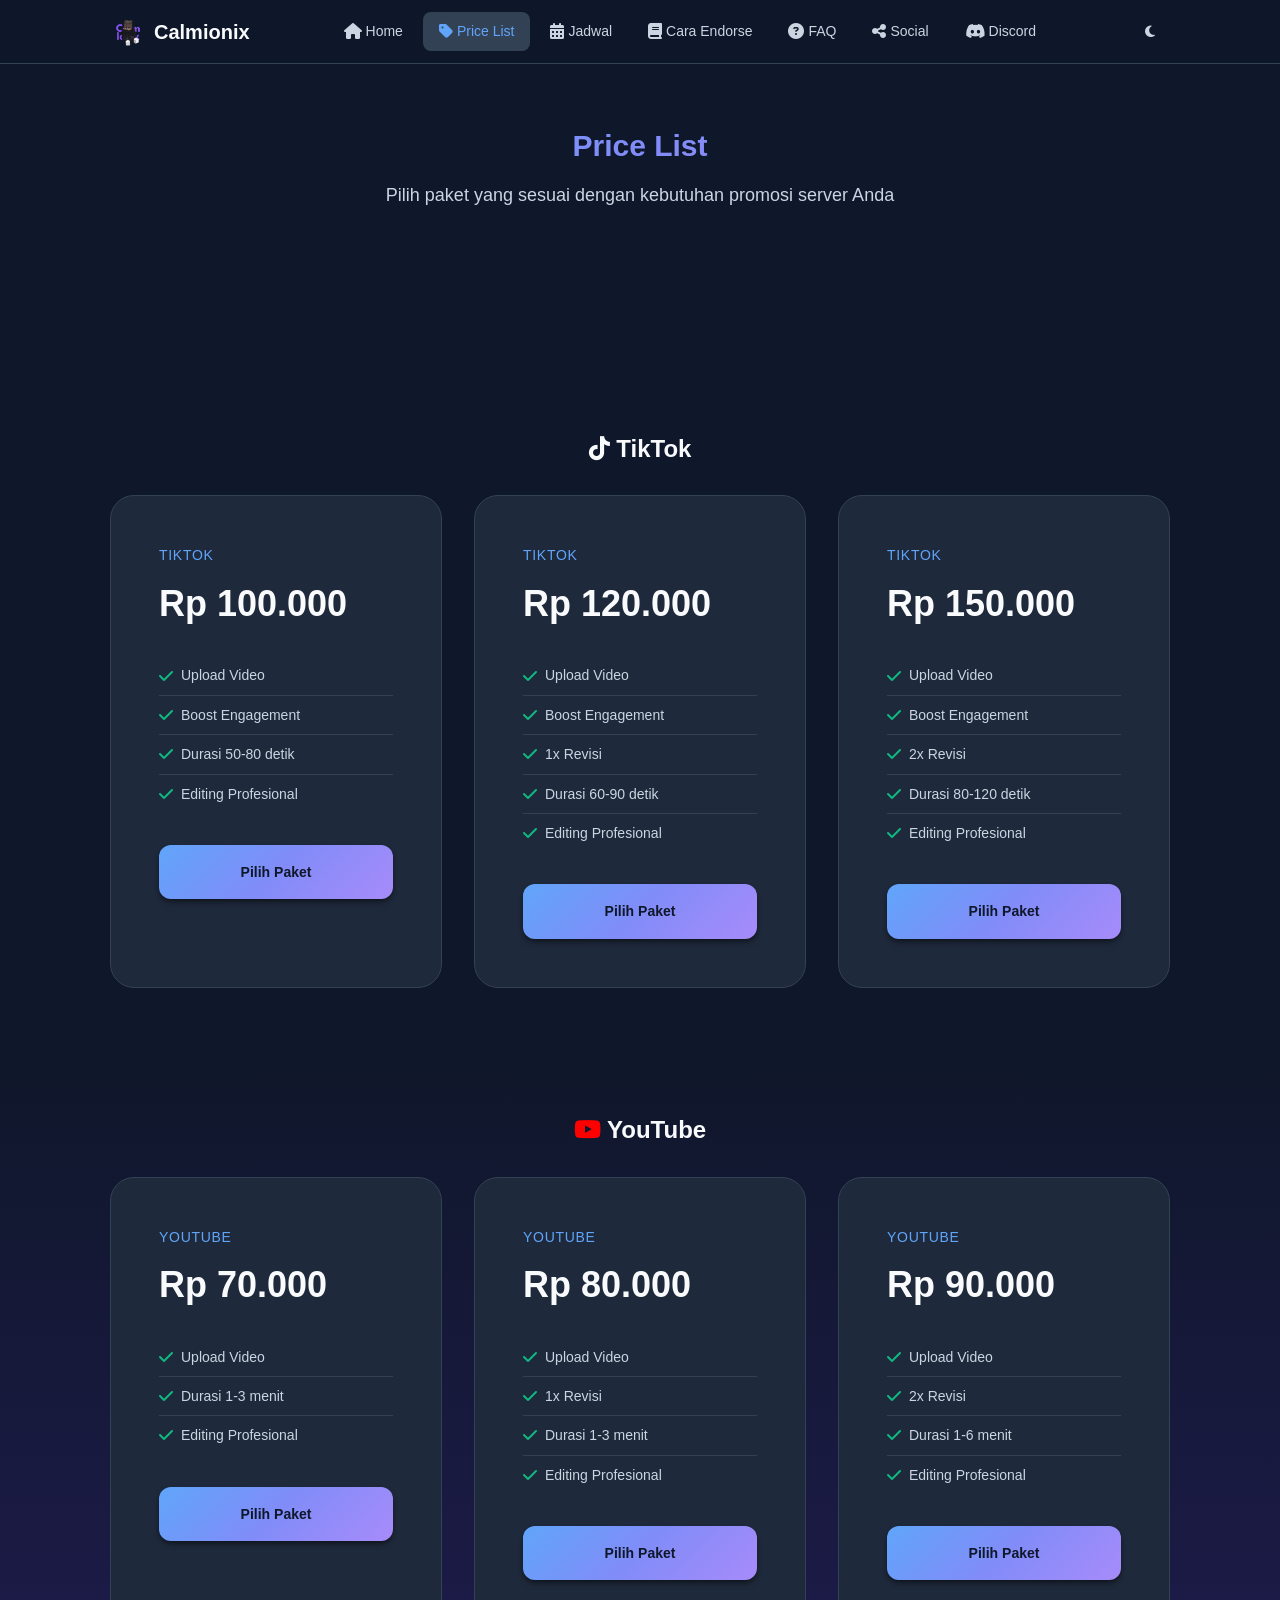
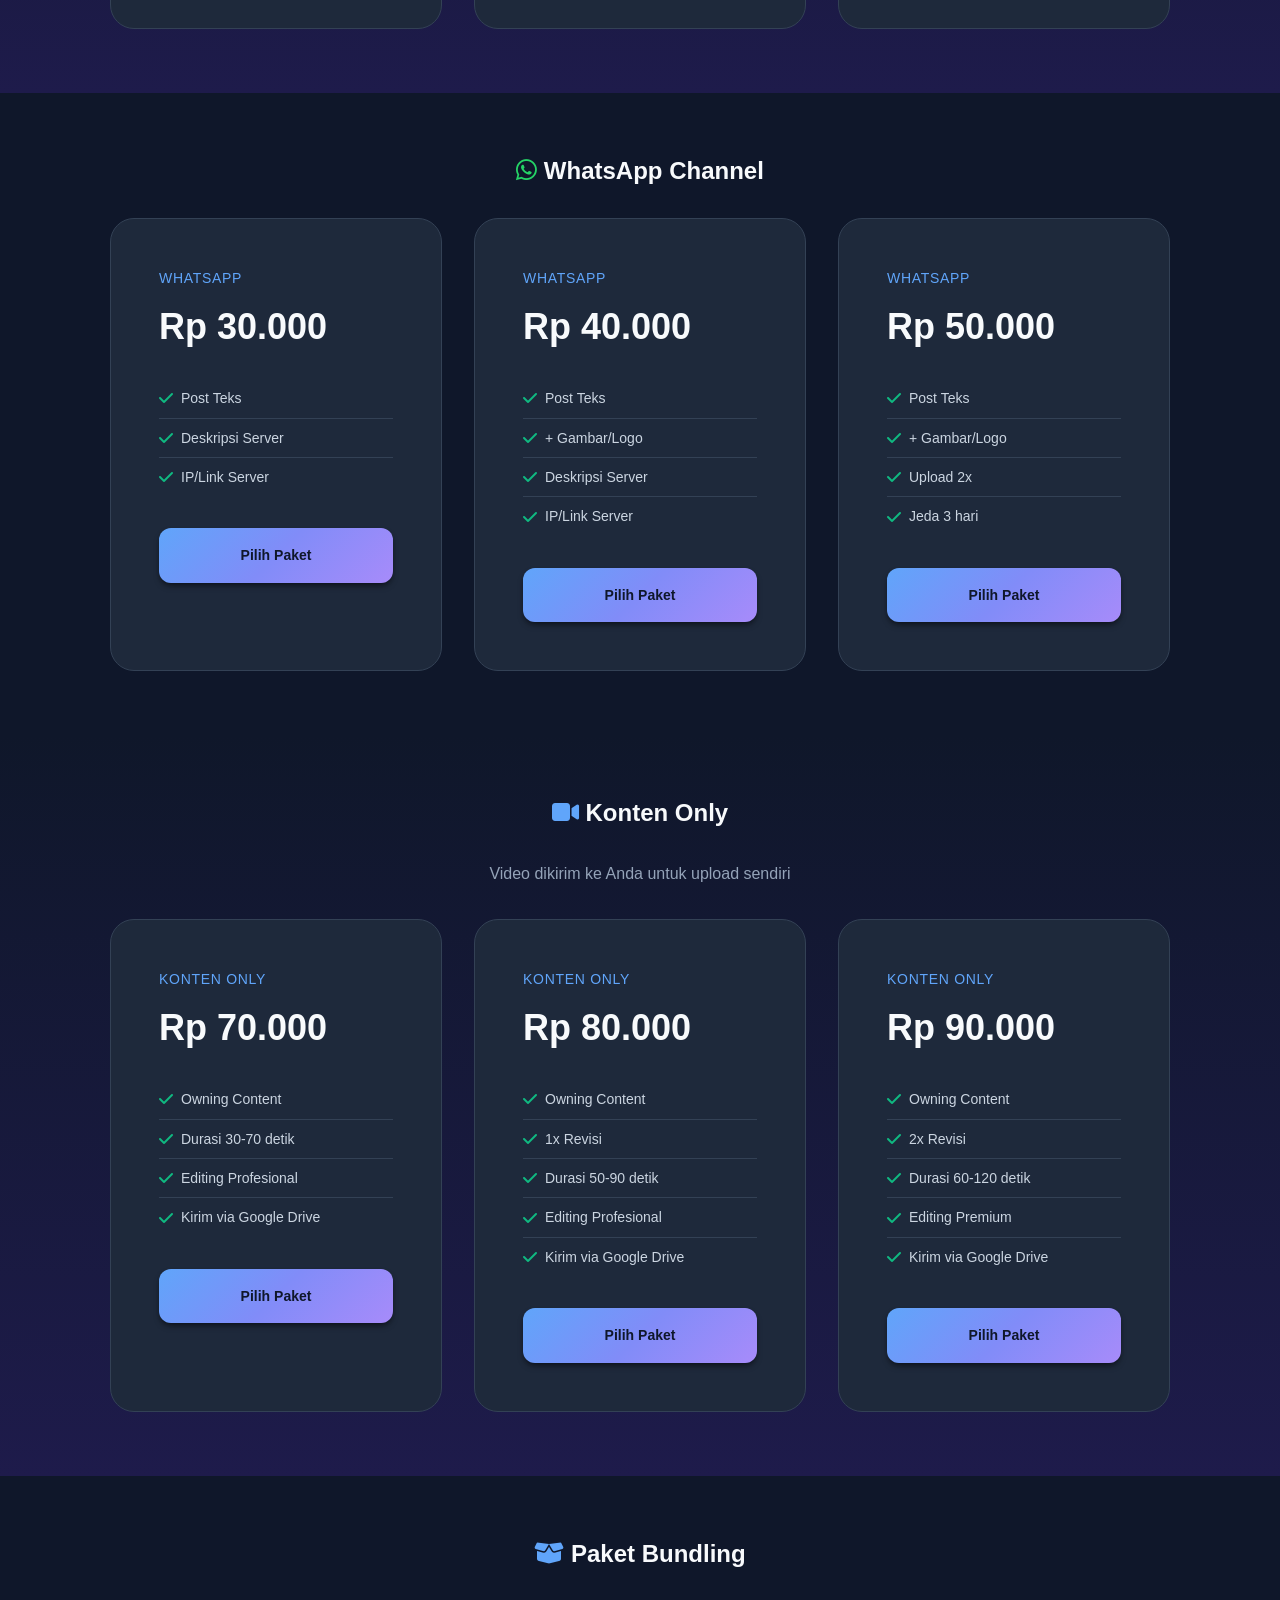
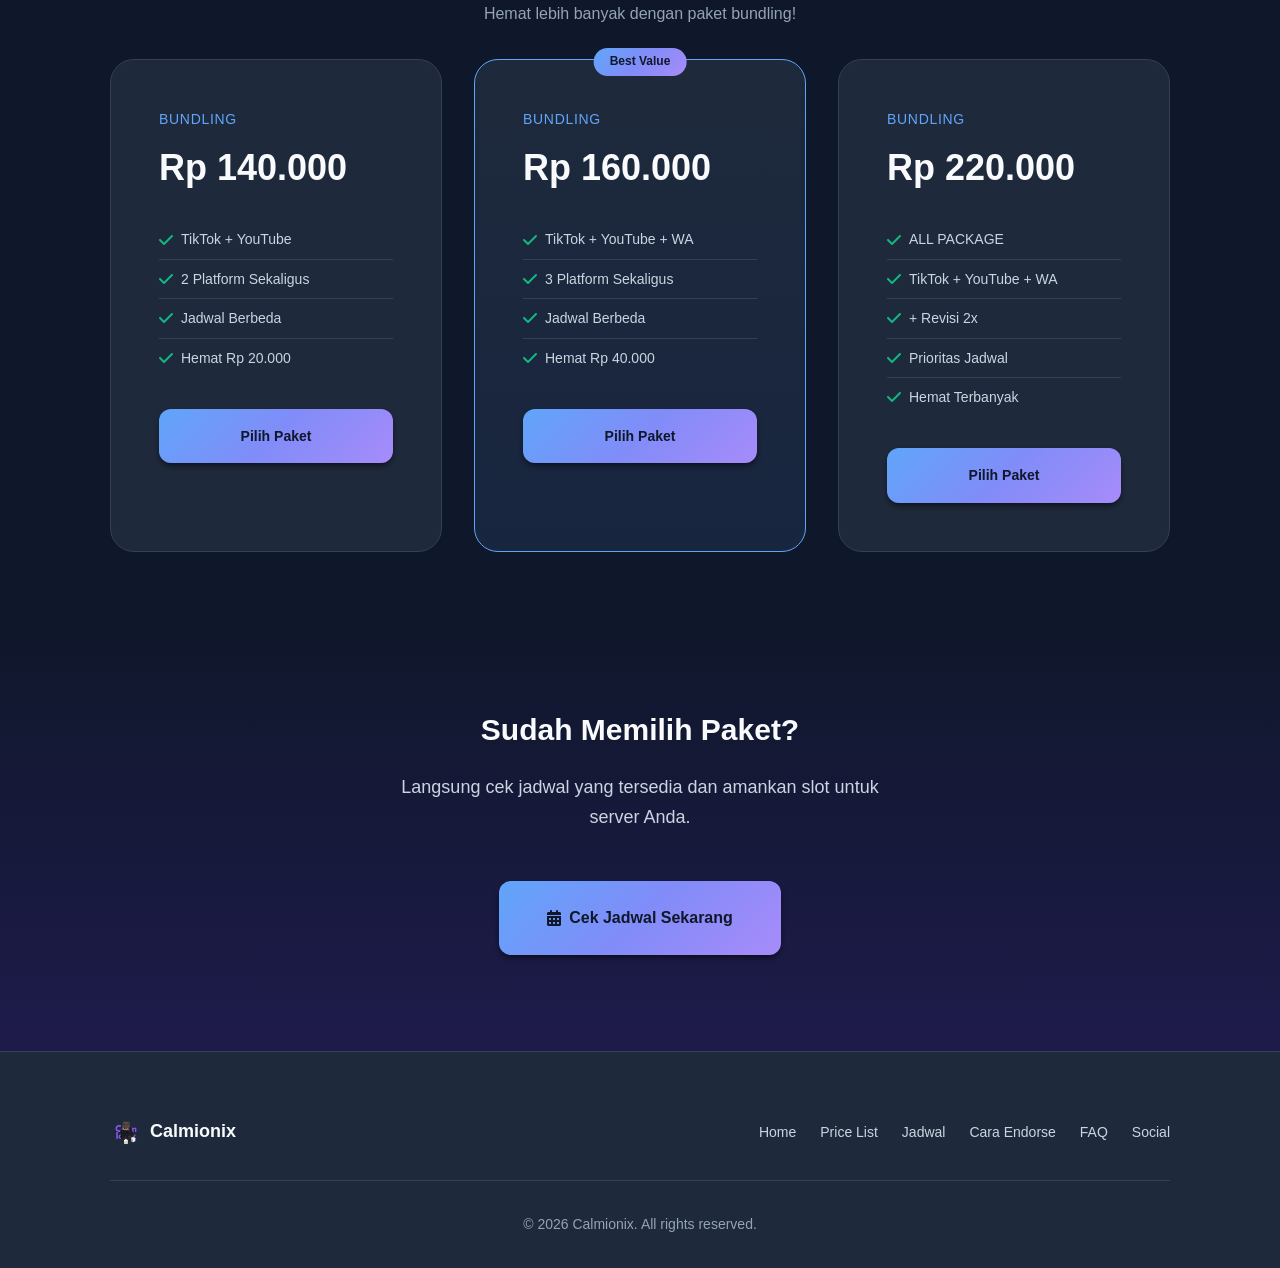
==== commit 27cd94b2: "Update price.html" ====
--- a/price.html
+++ b/price.html
@@ -73,7 +73,7 @@
       <div class="grid grid-3">
         <div class="price-card reveal stagger-1">
           <div class="platform">TikTok</div>
-          <div class="price">Rp 90.000</div>
+          <div class="price">Rp 100.000</div>
           <ul class="features">
             <li><i class="fas fa-check"></i> Upload Video</li>
             <li><i class="fas fa-check"></i> Boost Engagement</li>
@@ -87,7 +87,7 @@
         
         <div class="price-card reveal stagger-2">
           <div class="platform">TikTok</div>
-          <div class="price">Rp 100.000</div>
+          <div class="price">Rp 120.000</div>
           <ul class="features">
             <li><i class="fas fa-check"></i> Upload Video</li>
             <li><i class="fas fa-check"></i> Boost Engagement</li>
@@ -102,7 +102,7 @@
         
         <div class="price-card reveal stagger-3">
           <div class="platform">TikTok</div>
-          <div class="price">Rp 120.000</div>
+          <div class="price">Rp 150.000</div>
           <ul class="features">
             <li><i class="fas fa-check"></i> Upload Video</li>
             <li><i class="fas fa-check"></i> Boost Engagement</li>
